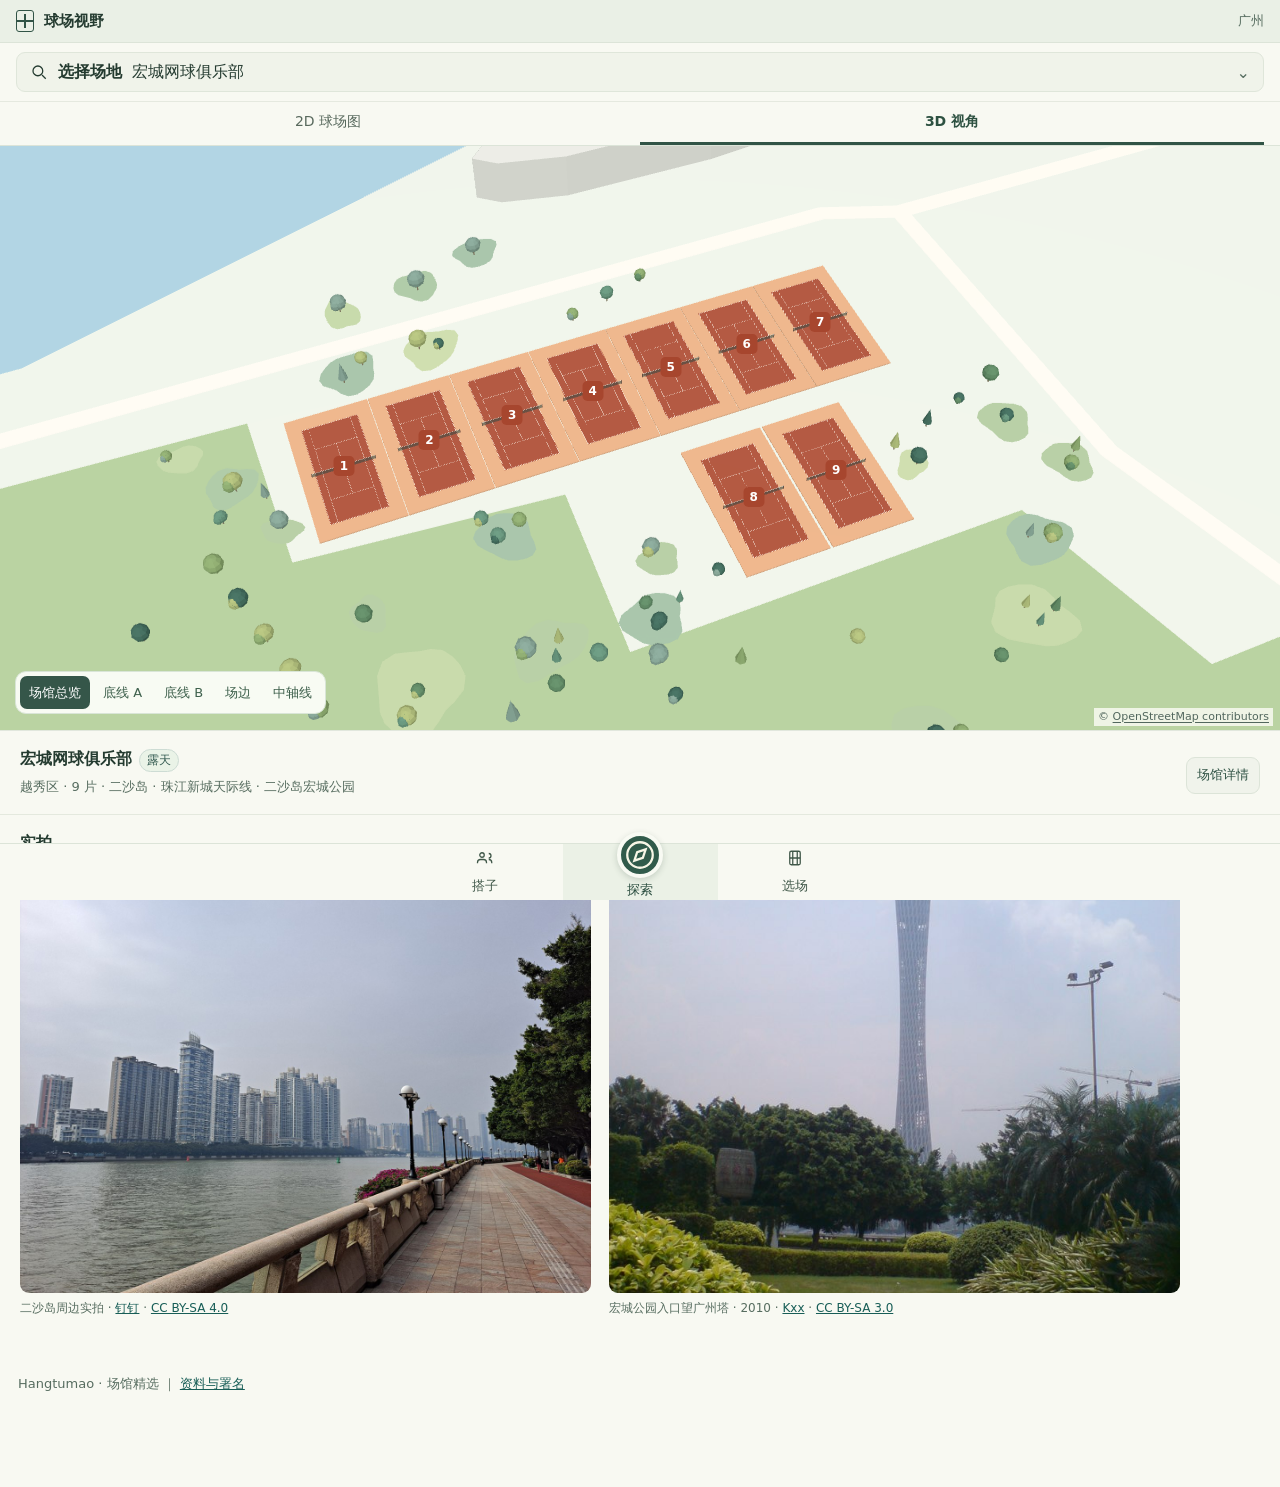
==== court-view-gz/index.html @ 23824e5a "Publish Court View Guangzhou with buddy matching and venue diagrams" ====
<!doctype html><html lang="zh-CN"><head><meta charset="utf-8"><meta name="viewport" content="width=device-width,initial-scale=1"><meta name="description" content="在出发前，看看广州的网球场。"><title>球场视野｜广州</title><style>
:root{font-family:system-ui,-apple-system,"PingFang SC",sans-serif;color:#173331;background:#f2f5f0;--green:#174e49;--accent:#236d68;--line:#d3e1da;--muted:#526e69}*{box-sizing:border-box}body{margin:0}button,input,select{font:inherit;color:inherit}button,select{cursor:pointer}button:focus-visible,input:focus-visible,select:focus-visible,a:focus-visible,svg [tabindex]:focus-visible{outline:3px solid #d59425;outline-offset:2px}h1,h2,p{margin:0}a{color:#185e57}header{background:#fff;border-bottom:1px solid var(--line)}.top{max-width:1190px;margin:auto;padding:14px 18px;display:flex;justify-content:space-between;align-items:center;gap:10px}.brand{display:flex;align-items:center;gap:10px;font-weight:760}.glyph{width:27px;height:31px;border:2px solid var(--green);border-radius:3px;background:linear-gradient(var(--green),var(--green)) center/100% 2px no-repeat,linear-gradient(var(--green),var(--green)) center/2px 70% no-repeat}.label{font-size:12px;font-weight:700;background:#e4eee6;padding:4px 8px;border-radius:999px;white-space:nowrap}main{max-width:1190px;margin:auto;padding:24px 18px 32px}.intro{margin-bottom:16px;display:flex;align-items:end;justify-content:space-between;gap:10px}h1{font-size:clamp(27px,4.4vw,43px);letter-spacing:-.035em}.muted,.intro p{color:var(--muted);font-size:14px;line-height:1.55}h2{font-size:20px;line-height:1.25}.layout{display:grid;grid-template-columns:minmax(0,1fr) minmax(290px,35%);gap:14px;align-items:start}.card{border:1px solid var(--line);background:#fff;border-radius:17px;overflow:hidden}.maphead,.panelhead{padding:13px 14px;display:flex;align-items:center;justify-content:space-between;gap:8px;flex-wrap:wrap}.bar{display:flex;gap:6px;flex-wrap:wrap}.btn,select{border:1px solid var(--line);border-radius:9px;background:#fff;padding:8px 12px;min-height:40px}.btn:hover,.row:hover{background:#edf5ef}.active,.primary,.active:hover,.primary:hover{background:var(--green);color:#fff;border-color:var(--green)}.stage{position:relative;height:clamp(350px,56vh,640px);background:#e6f2e9;overflow:hidden}.stage svg{width:100%;height:100%;display:block;touch-action:none}.stage svg [data-id],.stage svg [data-slot],.stage svg [data-district],.stage svg [data-district-label]{cursor:pointer}.stage svg [data-district-label]:hover rect{fill:#cce8d7}.stage svg text{pointer-events:none}.stage:has(.empty:not([hidden])) svg{opacity:.21}.maptools{position:absolute;right:9px;bottom:10px;display:flex;gap:5px}.maptools .btn{min-width:40px;padding:5px 8px;box-shadow:0 2px 6px #29493815}.legend{display:flex;gap:14px;flex-wrap:wrap;padding:10px 14px;font-size:12px;color:var(--muted)}.sw{display:inline-block;width:10px;height:10px;margin-right:4px;background:#488b83;border-radius:2px}.sw.group{background:#fff;border:1px dashed #42776d}.sw.select{background:#e9af44}.body{padding:0 14px 14px}.detail{padding:13px;background:#eff6f0;border-radius:12px;margin-bottom:14px;line-height:1.6}.detail h3{font-size:16px;margin:0 0 3px}.detail p{font-size:14px;margin:3px 0}.detail a{font-size:14px}.detail .btn{margin-top:6px}.lookup{width:100%;padding:10px 12px;border:1px solid var(--line);border-radius:9px;margin-bottom:5px;background:#fcfdfb}.rows{max-height:345px;overflow:auto;margin-top:6px}.row{width:100%;border:0;border-top:1px solid #e6eee8;text-align:left;background:#fff;padding:9px 6px;line-height:1.35;display:block}.row small{display:block;color:var(--muted);font-size:12px;margin-top:3px}.row[aria-current=true]{background:#e5f2e8}.empty{position:absolute;left:50%;top:48%;transform:translate(-50%,-50%);width:min(84%,320px);background:#fff;padding:18px;border:1px solid var(--line);border-radius:12px;text-align:center;font-size:14px;line-height:1.55}.sources{padding:15px 2px;color:var(--muted);font-size:13px;line-height:1.55}.sources a{white-space:nowrap}[hidden]{display:none!important}.tick{font-size:11px;letter-spacing:.04em;font-weight:700;color:var(--accent)}.hint{font-size:12px;color:var(--muted)}.outline{vector-effect:non-scaling-stroke}.take{font-size:13px;margin-top:8px}.num{font-variant-numeric:tabular-nums}.districts{display:flex;gap:6px;overflow:auto;padding:0 9px 8px;scrollbar-width:thin}.chip{white-space:nowrap;border:1px solid #d0e1d7;border-radius:999px;background:#fff;padding:7px 11px;font-size:13px;min-height:36px}.chip[aria-pressed=true],.chip:hover{background:#d9ede1;color:#163e36}.layoutlegend{font-weight:700}.filters{display:grid;grid-template-columns:repeat(3,minmax(0,1fr));gap:6px;margin:4px 0 11px}.filters label{display:grid;gap:3px;color:var(--muted);font-size:12px}.filters select{width:100%;font-size:14px;padding-inline:5px}.sources.mini{padding:5px 0 2px;font-size:12px}.result-tag{color:#35645a}.row[aria-current=true] .result-tag{color:#214b43}.maplayers{padding:0 13px 8px;display:flex;gap:7px}.maplayers .btn{padding:3px 10px;min-height:29px;font-size:12px}.stage svg [data-venue]{cursor:pointer}.pinlabel{font-weight:700;pointer-events:none}.pinlegend{color:#174d47}
@media(max-width:730px){main{padding:16px 10px 24px}.top{padding:10px 12px}.intro{margin-bottom:11px}.layout{grid-template-columns:1fr;gap:10px}.stage{height:clamp(320px,49vh,490px)}.maphead,.panelhead{padding:9px}.maphead .btn,select{padding-inline:8px}.legend{padding:8px 9px}.rows{max-height:265px}.detail{scroll-margin-top:10px}}

:root{color:#243b30;background:#f8f9f2;--green:#315446;--line:#dce4d8;--muted:#576d60}
body{padding-bottom:65px}header{background:#eaf0e6}.top{max-width:none;padding:10px 16px}.glyph{width:18px;height:22px;border-width:1.5px}.brand{font-size:15px}.edition{color:var(--muted);font-size:13px}
main{max-width:none;padding:0}.selector{padding:9px 16px;background:#f8f9f2;border-bottom:1px solid #e5e9df}.choose{width:100%;min-height:40px;display:flex;gap:10px;align-items:center;text-align:left;background:#f0f3ea;border:1px solid #dfe6da;border-radius:9px;padding:8px 13px}.choose strong{font-weight:620}.choose-name{overflow:hidden;text-overflow:ellipsis;white-space:nowrap}.chev{margin-left:auto;color:#566d60}
.tabs{display:flex;padding:0 16px;background:#f8f9f2;border-bottom:1px solid var(--line)}.tab{flex:1;border:0;border-bottom:3px solid transparent;background:none;color:#58695d;padding:11px 6px;font-size:14px}.tab.active{background:none;color:#2d5141;font-weight:700;border-color:#315446}
.stage{height:clamp(390px,65vh,760px);background:#eef2e9;border-bottom:1px solid #e1e7dd}.stage:has(.empty:not([hidden])) svg{opacity:0}.stage .empty{border:0;background:none;color:var(--muted);font-size:15px}.maptools{inset:17px 14px auto auto;display:grid;gap:0;border:1px solid #dbe4d8;border-radius:13px;background:#fcfdf9;overflow:hidden}.maptools .btn{border:0;background:transparent;box-shadow:none;border-radius:0;padding:0;min-width:38px;min-height:34px}.maptools .btn:hover{background:#eaf0e7}.maptools .btn+ .btn{border-top:1px solid #edf0e8}
.city-controls{position:absolute;z-index:1;left:12px;top:12px;right:65px;display:flex;gap:6px;flex-wrap:wrap}.city-controls .btn,.city-controls select{min-height:34px;padding:4px 9px;font-size:13px}
.detail{background:#f8f9f2;border-radius:0;padding:15px 20px;margin:0;display:flex;justify-content:space-between;align-items:center;gap:10px 16px;flex-wrap:wrap;border-bottom:1px solid #e4e9de}.detail h3{font-size:16px}.detail p{font-size:13px;color:var(--muted);margin:1px 0}.actions{display:flex;gap:6px;flex-wrap:wrap}.actions a,.actions button{color:#305345;background:#f0f3eb;text-decoration:none;padding:7px 10px;font-size:13px;min-height:36px}.photo{padding:18px 20px 30px}.photo h2{font-size:16px;margin-bottom:10px}.photo-grid{display:grid;grid-template-columns:repeat(auto-fit,minmax(min(100%,360px),1fr));gap:12px;max-width:1060px}.photo figure{margin:0;max-width:720px}.photo-source{display:inline-block;margin-top:12px}.photo img{display:block;width:100%;height:auto;border-radius:12px}.photo figcaption{margin-top:7px;font-size:12px;color:var(--muted)}
.dock{position:fixed;bottom:0;inset-inline:0;z-index:4;background:#f8f9f2;border-top:1px solid var(--line);display:flex;justify-content:center;padding-bottom:env(safe-area-inset-bottom)}.dock button{border:0;background:none;display:grid;gap:3px;place-items:center;min-height:56px;color:#405849;flex:0 1 155px;font-size:13px}.dock button:hover,.dock .on{background:#ebf1e6;color:#294c3e}.dock svg,.choose svg{width:18px;height:18px;flex:none}
dialog{border:1px solid var(--line);border-radius:17px;padding:0;width:min(620px,calc(100% - 28px));max-height:calc(100dvh - 32px);background:#f8f9f2;color:inherit;box-shadow:0 12px 60px #29443833}dialog::backdrop{background:#162e2561}.dialog-head{padding:14px 16px;display:flex;align-items:center;justify-content:space-between;border-bottom:1px solid var(--line)}.dialog-head h2{font-size:18px}.dialog-head button{width:40px;height:42px;border:0;border-radius:9px;font-size:23px;background:#ebf0e6}.dialog-body{padding:10px 16px 16px}.rows{max-height:min(48vh,440px);margin-top:8px}.row{padding:11px 7px;background:transparent}.row small{font-size:13px}.result-title{display:flex;align-items:start;justify-content:space-between;gap:8px}.has-plan{white-space:nowrap;background:#e8f0e4;color:#375d49;border-radius:6px;padding:2px 6px;font-size:12px}.near-plan{white-space:nowrap;color:#526b5d;padding:2px 6px;font-size:12px}.result-heading{font-size:13px;color:#567460;font-weight:680;margin:4px 0 7px;padding:5px 7px}.result-heading:not(:first-child){margin-top:14px}.tab:disabled{opacity:.54;cursor:default}.lookup{background:white}.stage svg [data-slot]:focus-visible{outline:0}.stage svg [data-slot]:focus-visible rect:first-child{stroke:#173c2d;stroke-width:3}
@media(max-width:730px){main{padding:0}.top,.selector,.tabs{padding-inline:12px}.stage{height:clamp(345px,59dvh,530px)}.detail,.photo{padding-inline:13px}.dock button{flex:1}.detail p{line-height:1.4}.maptools{right:8px;top:11px}.city-controls{top:9px;left:8px}.dialog-head{padding-inline:12px}}
.scene3d{position:absolute;inset:0;background:#e7efe7;overflow:hidden}.scene3d canvas{width:100%;height:100%;display:block;touch-action:none;cursor:grab}.scene3d canvas:active{cursor:grabbing}.camera-controls{position:absolute;z-index:2;bottom:16px;left:15px;display:flex;gap:4px;background:#f8fbf3;border:1px solid #d9e5d7;padding:4px;border-radius:11px}.camera-controls button{border:0;background:transparent;padding:6px 9px;border-radius:7px;font-size:13px;color:#3e604c;min-height:33px}.camera-controls button[aria-pressed=true]{background:#355649;color:white}.court-marker{position:absolute;transform:translate(-50%,-50%);z-index:1;pointer-events:none;display:grid;place-items:center;min-width:21px;height:20px;padding:0 3px;background:#f7fcf0e8;color:#2a5242;font-weight:700;border-radius:5px;font-size:12px}.court-marker.current{background:#2a5747;color:#fff}#city{padding:5px 10px;min-height:34px;font-size:13px;margin-bottom:5px}@media(max-width:560px){.camera-controls{left:8px;bottom:16px}.camera-controls button{padding-inline:6px;font-size:12px}}

.photo-grid{width:100%;grid-template-columns:repeat(2,minmax(0,1fr));max-width:1160px;gap:clamp(8px,1.5vw,18px)}
.photo figure{min-width:0;max-width:none}.photo-grid img{width:100%;height:auto;aspect-ratio:4/3;object-fit:cover;border-radius:9px;background:#e6ece4}
.photo-head{max-width:1160px;display:flex;align-items:center;justify-content:space-between;gap:12px;margin-bottom:12px}.photo-head h2{margin:0}.photo-album{font-size:14px;color:#35594c;text-underline-offset:3px}
.photo-enlarge{display:block}.photo-grid figcaption{line-height:1.45}.scene3d{background:#d7e9ea}



@media(max-width:560px){.photo-grid figcaption{font-size:12px}}
.search-row{display:flex;align-items:stretch;gap:8px;margin-bottom:10px}.search-row .lookup{flex:1;min-width:0;margin:0}.search-row #city{margin:0;flex:none;white-space:nowrap;border:1px solid #cfddd2;border-radius:8px;padding-inline:10px;color:#315747}.filters select:disabled{color:#758078;background:#e9eee7;border-color:#dce4dc;cursor:not-allowed;opacity:1;-webkit-text-fill-color:#758078}
.actions .book-primary{background:#315b4b;color:#fff;border-color:#315b4b}.actions .book-primary:hover{background:#254a3c}.venue-group:not(:first-child){margin-top:12px}.venue-more summary{cursor:pointer;padding:10px 8px;color:#315b4b;font-size:14px}.venue-more[open] summary{border-bottom:1px solid #e0e8df}.axis-marker{position:absolute;z-index:2;transform:translate(-50%,-105%);border:1px solid #d7e6db;background:#f7faf3ef;color:#315446;border-radius:6px;font-weight:650;font-size:12px;padding:3px 6px;pointer-events:none;white-space:nowrap}.camera-controls button[hidden],.axis-marker[hidden]{display:none}.map-credit{position:absolute;z-index:3;margin:0;bottom:4px;right:7px;padding:2px 4px;text-align:right;color:#52675d;font-size:11px;line-height:1.3;background:#f8faf1d9}.map-credit a{color:inherit;text-underline-offset:2px}
.court-types{display:flex;gap:6px;flex-wrap:wrap;margin:8px 0 10px}.court-types button,.court-type{border:1px solid #cddcd4;background:#fff;color:#335a50;border-radius:999px;padding:4px 9px;white-space:nowrap;font-size:13px;line-height:1.25}.court-types button{min-height:35px;cursor:pointer}.court-types button[aria-pressed=true]{background:#315b4b;color:#fff;border-color:#315b4b}.court-type{display:inline-flex;align-items:center;gap:4px;font-size:12px;padding:3px 7px}.court-type[data-type=indoor]{color:#334d7c;background:#e6edf9;border-color:#ced8ea}.court-type[data-type=sheltered],.court-type[data-type=bridge]{color:#725215;background:#fff3d8;border-color:#efdab6}.court-type[data-type=roof]{color:#724666;background:#f6eaf3;border-color:#ecd8e6}.court-type[data-type=outdoor]{background:#eaf3e7}.detail h3{display:inline-block;margin-right:7px}.detail .court-type{margin:0 3px 4px 0}.result-title{flex-wrap:wrap;gap:4px}.result-title strong{margin-right:auto}.photo-grid img{object-position:center}.photo-credit{font-size:12px;color:#536a61}.scene3d[data-presentation=landscape-diagram]{background:#f4f6f3}.scene3d[data-presentation=landscape-diagram] .court-marker{background:#a7462e;color:white;border-color:#fff}.court-marker[data-type=indoor]{background:#425e8a;color:#fff}.camera-controls button[hidden]{display:none}

.search-row #city,.search-row #city:hover{background:#fff;color:#315747;border-color:#cfddd2}
.city-controls .btn.active{background:#e8edec;color:#23473f;border-color:#bdcfca}
.density-legend{position:absolute;z-index:2;bottom:20px;left:12px;pointer-events:none;background:#fffdf7e8;border:1px solid #e4ded3;border-radius:8px;padding:6px 9px;font-size:12px;color:#594338}.density-legend i{display:inline-block;width:48px;height:7px;margin:0 5px;border-radius:4px;background:linear-gradient(90deg,#f3cfa3,#eb894b,#aa492f,#6b3036)}.density-legend[hidden]{display:none}
.dock #exploreTab svg{width:34px;height:34px;margin-top:-13px;background:#315b4b;color:#f7f6e6;border:4px solid #f8faf3;border-radius:50%;box-sizing:content-box;padding:2px;box-shadow:0 2px 6px #27423130}.dock #exploreTab{overflow:visible}.dock{overflow:visible}</style></head><body>
<header><div class="top"><div class="brand"><span class="glyph" aria-hidden="true"></span>球场视野</div><span class="edition">广州</span></div></header>
<main>
<div class="selector"><button class="choose" id="find" aria-haspopup="dialog"><svg aria-hidden="true" viewBox="0 0 24 24" fill="none" stroke="currentColor" stroke-width="1.7"><circle cx="10.5" cy="10.5" r="6.5"/><path d="m16 16 5 5"/></svg><strong>选择场地</strong><span class="choose-name" id="venueName"></span><span class="chev" aria-hidden="true">⌄</span></button></div>
<nav class="tabs" aria-label="地图视图"><button class="tab active" id="plan" aria-pressed="true">2D 球场图</button><button class="tab" id="three" aria-pressed="false">3D 视角</button></nav>
<section class="stage" id="stage" aria-label="球场图">
<div class="city-controls" id="cityControls" style="display:none" hidden><select id="district" aria-label="行政区"><option value="">全广州</option></select><button class="btn" id="venuesLayer" aria-pressed="true">场馆</button><button class="btn" id="shapesLayer" aria-pressed="false">球场轮廓</button><button class="btn" id="densityLayer" aria-pressed="false">场馆密度</button></div>
<div class="density-legend" id="densityLegend" hidden>已收录场馆 · 少<i></i>多</div><svg id="map" role="group" aria-label="广州网球场地"></svg><p class="empty" id="empty" hidden></p><div class="maptools"><button class="btn" id="minus" aria-label="缩小">−</button><button class="btn" id="plus" aria-label="放大">＋</button><button class="btn" id="reset" aria-label="适合屏幕">⛶</button></div>
<div id="scene3d" class="scene3d" hidden><div class="camera-controls" aria-label="视角"><button data-camera="overview" aria-pressed="true">场馆总览</button><button data-camera="baselineA" aria-pressed="false">底线 A</button><button data-camera="baselineB" aria-pressed="false">底线 B</button><button data-camera="side" aria-pressed="false">场边</button><button data-camera="axis" aria-pressed="false" hidden>中轴线</button></div><p class="empty" id="threeStatus" hidden></p></div><p class="map-credit">© <a href="https://www.openstreetmap.org/copyright" target="_blank" rel="noopener">OpenStreetMap contributors</a></p>
</section>
<section id="detail" class="detail" aria-live="polite"></section>
<section id="photo" class="photo" hidden></section>
<footer class="sources" style="margin:12px 16px">Hangtumao · 场馆精选 ｜ <a href="./SOURCES.html">资料与署名</a></footer></main>
<nav class="dock" aria-label="快捷导航"><button id="buddyOpen"><svg viewBox="0 0 24 24" aria-hidden="true" fill="none" stroke="currentColor" stroke-width="1.7"><circle cx="8" cy="8" r="3"/><path d="M2 19v-1a4 4 0 0 1 4-4h4a4 4 0 0 1 4 4v1m3-13a3 3 0 0 1 0 6m0 2a4 4 0 0 1 4 4v1"/></svg>搭子</button><button id="photoTab" hidden style="display:none!important"><svg aria-hidden="true" viewBox="0 0 24 24" fill="none" stroke="currentColor" stroke-width="1.6"><rect x="3" y="6" width="18" height="14" rx="2"/><path d="M9 6l2-3h3l2 3"/><circle cx="12" cy="13" r="3"/></svg>实拍</button><button id="exploreTab" class="on"><svg aria-hidden="true" viewBox="0 0 24 24" fill="none" stroke="currentColor" stroke-width="1.6"><circle cx="12" cy="12" r="9"/><path d="m16 8-2 6-6 2 2-6z"/></svg>探索</button><button id="courtPick"><svg viewBox="0 0 24 24" aria-hidden="true" fill="none" stroke="currentColor" stroke-width="1.7"><rect x="5" y="3" width="14" height="18" rx="2"/><path d="M5 12h14M9 3v18M15 3v18"/></svg>选场</button></nav>
<dialog id="explore" aria-labelledby="pickerTitle"><div class="dialog-head"><h2 id="pickerTitle">选择场地</h2><button type="button" id="closePicker" aria-label="关闭">×</button></div><div class="dialog-body">
<div class="search-row"><input id="search" class="lookup" aria-label="搜索场馆或地址" type="search" placeholder="搜索场馆或地址" autocomplete="off"><button class="btn" id="coverageOpen" type="button">全市分布</button></div><div class="filters"><label>地区<select id="exploreRegion" disabled><option>广东省</option></select></label><label>城市<select id="exploreCity" disabled><option>广州市</option></select></label><label>行政区<select id="exploreDistrict"><option value="">全部</option></select></label></div><div class="court-types" id="courtTypes" aria-label="场地类型"></div><div id="results" class="rows"></div></div></dialog>
<script src="./city2d-data.js" defer></script><script src="./court-fit.js?v=21" defer></script><script src="./venue-context-roster.js?v=21" defer></script><script src="./venue-premium-plans.js?v=21" defer></script><script src="./venue-guide.js?v=21" defer></script><script src="./city2d.js?v=22" defer></script><script src="./buddy.js" defer></script></body></html>
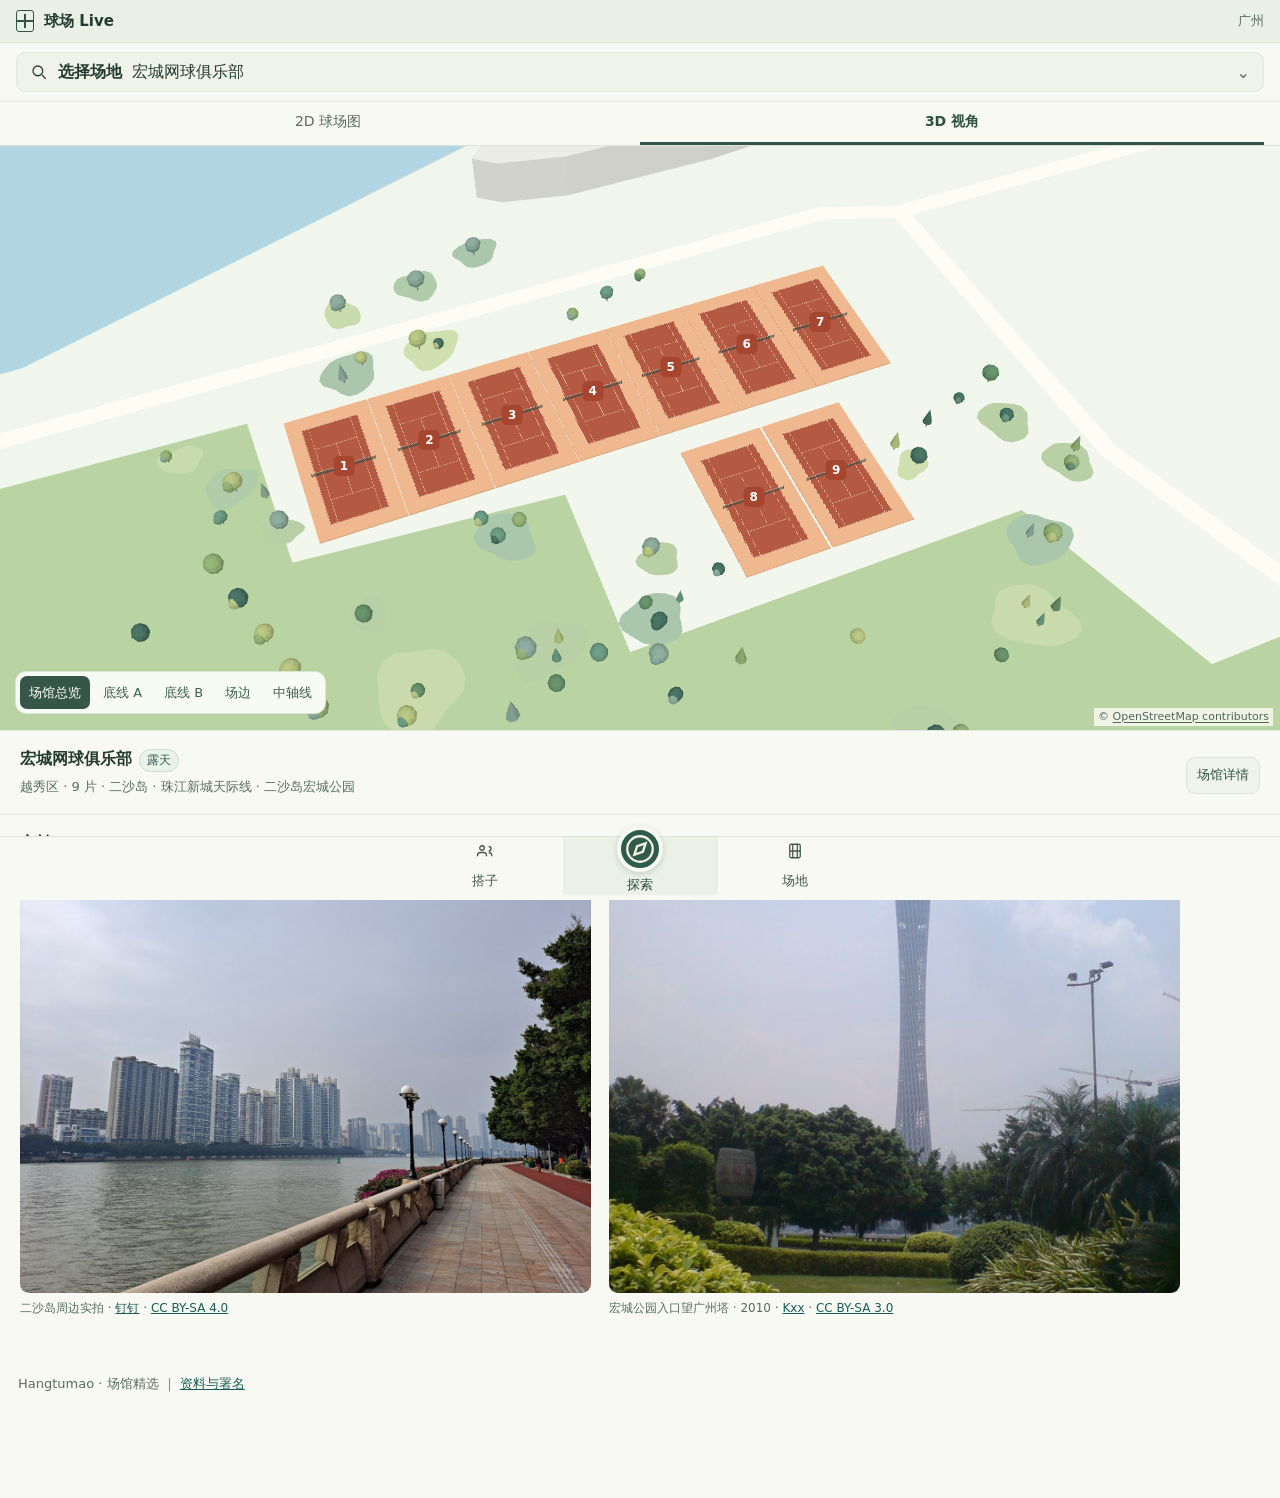
==== commit 339c5e2c: "Rename Guangzhou court guide to Court Live and keep mobile navigation visible" ====
--- a/court-view-gz/index.html
+++ b/court-view-gz/index.html
@@ -1,4 +1,4 @@
-<!doctype html><html lang="zh-CN"><head><meta charset="utf-8"><meta name="viewport" content="width=device-width,initial-scale=1"><meta name="description" content="在出发前，看看广州的网球场。"><title>球场视野｜广州</title><style>
+<!doctype html><html lang="zh-CN"><head><meta charset="utf-8"><meta name="viewport" content="width=device-width,initial-scale=1,viewport-fit=cover"><meta name="description" content="在出发前，看看广州的网球场。"><title>球场 Live｜广州</title><meta name="application-name" content="球场 Live"><meta name="apple-mobile-web-app-title" content="球场 Live"><style>
 :root{font-family:system-ui,-apple-system,"PingFang SC",sans-serif;color:#173331;background:#f2f5f0;--green:#174e49;--accent:#236d68;--line:#d3e1da;--muted:#526e69}*{box-sizing:border-box}body{margin:0}button,input,select{font:inherit;color:inherit}button,select{cursor:pointer}button:focus-visible,input:focus-visible,select:focus-visible,a:focus-visible,svg [tabindex]:focus-visible{outline:3px solid #d59425;outline-offset:2px}h1,h2,p{margin:0}a{color:#185e57}header{background:#fff;border-bottom:1px solid var(--line)}.top{max-width:1190px;margin:auto;padding:14px 18px;display:flex;justify-content:space-between;align-items:center;gap:10px}.brand{display:flex;align-items:center;gap:10px;font-weight:760}.glyph{width:27px;height:31px;border:2px solid var(--green);border-radius:3px;background:linear-gradient(var(--green),var(--green)) center/100% 2px no-repeat,linear-gradient(var(--green),var(--green)) center/2px 70% no-repeat}.label{font-size:12px;font-weight:700;background:#e4eee6;padding:4px 8px;border-radius:999px;white-space:nowrap}main{max-width:1190px;margin:auto;padding:24px 18px 32px}.intro{margin-bottom:16px;display:flex;align-items:end;justify-content:space-between;gap:10px}h1{font-size:clamp(27px,4.4vw,43px);letter-spacing:-.035em}.muted,.intro p{color:var(--muted);font-size:14px;line-height:1.55}h2{font-size:20px;line-height:1.25}.layout{display:grid;grid-template-columns:minmax(0,1fr) minmax(290px,35%);gap:14px;align-items:start}.card{border:1px solid var(--line);background:#fff;border-radius:17px;overflow:hidden}.maphead,.panelhead{padding:13px 14px;display:flex;align-items:center;justify-content:space-between;gap:8px;flex-wrap:wrap}.bar{display:flex;gap:6px;flex-wrap:wrap}.btn,select{border:1px solid var(--line);border-radius:9px;background:#fff;padding:8px 12px;min-height:40px}.btn:hover,.row:hover{background:#edf5ef}.active,.primary,.active:hover,.primary:hover{background:var(--green);color:#fff;border-color:var(--green)}.stage{position:relative;height:clamp(350px,56vh,640px);background:#e6f2e9;overflow:hidden}.stage svg{width:100%;height:100%;display:block;touch-action:none}.stage svg [data-id],.stage svg [data-slot],.stage svg [data-district],.stage svg [data-district-label]{cursor:pointer}.stage svg [data-district-label]:hover rect{fill:#cce8d7}.stage svg text{pointer-events:none}.stage:has(.empty:not([hidden])) svg{opacity:.21}.maptools{position:absolute;right:9px;bottom:10px;display:flex;gap:5px}.maptools .btn{min-width:40px;padding:5px 8px;box-shadow:0 2px 6px #29493815}.legend{display:flex;gap:14px;flex-wrap:wrap;padding:10px 14px;font-size:12px;color:var(--muted)}.sw{display:inline-block;width:10px;height:10px;margin-right:4px;background:#488b83;border-radius:2px}.sw.group{background:#fff;border:1px dashed #42776d}.sw.select{background:#e9af44}.body{padding:0 14px 14px}.detail{padding:13px;background:#eff6f0;border-radius:12px;margin-bottom:14px;line-height:1.6}.detail h3{font-size:16px;margin:0 0 3px}.detail p{font-size:14px;margin:3px 0}.detail a{font-size:14px}.detail .btn{margin-top:6px}.lookup{width:100%;padding:10px 12px;border:1px solid var(--line);border-radius:9px;margin-bottom:5px;background:#fcfdfb}.rows{max-height:345px;overflow:auto;margin-top:6px}.row{width:100%;border:0;border-top:1px solid #e6eee8;text-align:left;background:#fff;padding:9px 6px;line-height:1.35;display:block}.row small{display:block;color:var(--muted);font-size:12px;margin-top:3px}.row[aria-current=true]{background:#e5f2e8}.empty{position:absolute;left:50%;top:48%;transform:translate(-50%,-50%);width:min(84%,320px);background:#fff;padding:18px;border:1px solid var(--line);border-radius:12px;text-align:center;font-size:14px;line-height:1.55}.sources{padding:15px 2px;color:var(--muted);font-size:13px;line-height:1.55}.sources a{white-space:nowrap}[hidden]{display:none!important}.tick{font-size:11px;letter-spacing:.04em;font-weight:700;color:var(--accent)}.hint{font-size:12px;color:var(--muted)}.outline{vector-effect:non-scaling-stroke}.take{font-size:13px;margin-top:8px}.num{font-variant-numeric:tabular-nums}.districts{display:flex;gap:6px;overflow:auto;padding:0 9px 8px;scrollbar-width:thin}.chip{white-space:nowrap;border:1px solid #d0e1d7;border-radius:999px;background:#fff;padding:7px 11px;font-size:13px;min-height:36px}.chip[aria-pressed=true],.chip:hover{background:#d9ede1;color:#163e36}.layoutlegend{font-weight:700}.filters{display:grid;grid-template-columns:repeat(3,minmax(0,1fr));gap:6px;margin:4px 0 11px}.filters label{display:grid;gap:3px;color:var(--muted);font-size:12px}.filters select{width:100%;font-size:14px;padding-inline:5px}.sources.mini{padding:5px 0 2px;font-size:12px}.result-tag{color:#35645a}.row[aria-current=true] .result-tag{color:#214b43}.maplayers{padding:0 13px 8px;display:flex;gap:7px}.maplayers .btn{padding:3px 10px;min-height:29px;font-size:12px}.stage svg [data-venue]{cursor:pointer}.pinlabel{font-weight:700;pointer-events:none}.pinlegend{color:#174d47}
 @media(max-width:730px){main{padding:16px 10px 24px}.top{padding:10px 12px}.intro{margin-bottom:11px}.layout{grid-template-columns:1fr;gap:10px}.stage{height:clamp(320px,49vh,490px)}.maphead,.panelhead{padding:9px}.maphead .btn,select{padding-inline:8px}.legend{padding:8px 9px}.rows{max-height:265px}.detail{scroll-margin-top:10px}}
 
@@ -29,8 +29,13 @@
 .search-row #city,.search-row #city:hover{background:#fff;color:#315747;border-color:#cfddd2}
 .city-controls .btn.active{background:#e8edec;color:#23473f;border-color:#bdcfca}
 .density-legend{position:absolute;z-index:2;bottom:20px;left:12px;pointer-events:none;background:#fffdf7e8;border:1px solid #e4ded3;border-radius:8px;padding:6px 9px;font-size:12px;color:#594338}.density-legend i{display:inline-block;width:48px;height:7px;margin:0 5px;border-radius:4px;background:linear-gradient(90deg,#f3cfa3,#eb894b,#aa492f,#6b3036)}.density-legend[hidden]{display:none}
-.dock #exploreTab svg{width:34px;height:34px;margin-top:-13px;background:#315b4b;color:#f7f6e6;border:4px solid #f8faf3;border-radius:50%;box-sizing:content-box;padding:2px;box-shadow:0 2px 6px #27423130}.dock #exploreTab{overflow:visible}.dock{overflow:visible}</style></head><body>
-<header><div class="top"><div class="brand"><span class="glyph" aria-hidden="true"></span>球场视野</div><span class="edition">广州</span></div></header>
+.dock #exploreTab svg{width:34px;height:34px;margin-top:-13px;background:#315b4b;color:#f7f6e6;border:4px solid #f8faf3;border-radius:50%;box-sizing:content-box;padding:2px;box-shadow:0 2px 6px #27423130}.dock #exploreTab{overflow:visible}.dock{overflow:visible}
+/* Keep all three destinations reachable above mobile safe areas. */
+body{padding-bottom:calc(76px + env(safe-area-inset-bottom,0px))}
+.dock{bottom:0;z-index:25;display:flex;visibility:visible;padding-bottom:max(5px,env(safe-area-inset-bottom,0px))}
+.dock button{min-height:58px;white-space:nowrap;touch-action:manipulation}
+</style></head><body>
+<header><div class="top"><div class="brand"><span class="glyph" aria-hidden="true"></span>球场 Live</div><span class="edition">广州</span></div></header>
 <main>
 <div class="selector"><button class="choose" id="find" aria-haspopup="dialog"><svg aria-hidden="true" viewBox="0 0 24 24" fill="none" stroke="currentColor" stroke-width="1.7"><circle cx="10.5" cy="10.5" r="6.5"/><path d="m16 16 5 5"/></svg><strong>选择场地</strong><span class="choose-name" id="venueName"></span><span class="chev" aria-hidden="true">⌄</span></button></div>
 <nav class="tabs" aria-label="地图视图"><button class="tab active" id="plan" aria-pressed="true">2D 球场图</button><button class="tab" id="three" aria-pressed="false">3D 视角</button></nav>
@@ -42,7 +47,7 @@
 <section id="detail" class="detail" aria-live="polite"></section>
 <section id="photo" class="photo" hidden></section>
 <footer class="sources" style="margin:12px 16px">Hangtumao · 场馆精选 ｜ <a href="./SOURCES.html">资料与署名</a></footer></main>
-<nav class="dock" aria-label="快捷导航"><button id="buddyOpen"><svg viewBox="0 0 24 24" aria-hidden="true" fill="none" stroke="currentColor" stroke-width="1.7"><circle cx="8" cy="8" r="3"/><path d="M2 19v-1a4 4 0 0 1 4-4h4a4 4 0 0 1 4 4v1m3-13a3 3 0 0 1 0 6m0 2a4 4 0 0 1 4 4v1"/></svg>搭子</button><button id="photoTab" hidden style="display:none!important"><svg aria-hidden="true" viewBox="0 0 24 24" fill="none" stroke="currentColor" stroke-width="1.6"><rect x="3" y="6" width="18" height="14" rx="2"/><path d="M9 6l2-3h3l2 3"/><circle cx="12" cy="13" r="3"/></svg>实拍</button><button id="exploreTab" class="on"><svg aria-hidden="true" viewBox="0 0 24 24" fill="none" stroke="currentColor" stroke-width="1.6"><circle cx="12" cy="12" r="9"/><path d="m16 8-2 6-6 2 2-6z"/></svg>探索</button><button id="courtPick"><svg viewBox="0 0 24 24" aria-hidden="true" fill="none" stroke="currentColor" stroke-width="1.7"><rect x="5" y="3" width="14" height="18" rx="2"/><path d="M5 12h14M9 3v18M15 3v18"/></svg>选场</button></nav>
+<nav class="dock" aria-label="快捷导航"><button id="buddyOpen"><svg viewBox="0 0 24 24" aria-hidden="true" fill="none" stroke="currentColor" stroke-width="1.7"><circle cx="8" cy="8" r="3"/><path d="M2 19v-1a4 4 0 0 1 4-4h4a4 4 0 0 1 4 4v1m3-13a3 3 0 0 1 0 6m0 2a4 4 0 0 1 4 4v1"/></svg>搭子</button><button id="photoTab" hidden style="display:none!important"><svg aria-hidden="true" viewBox="0 0 24 24" fill="none" stroke="currentColor" stroke-width="1.6"><rect x="3" y="6" width="18" height="14" rx="2"/><path d="M9 6l2-3h3l2 3"/><circle cx="12" cy="13" r="3"/></svg>实拍</button><button id="exploreTab" class="on"><svg aria-hidden="true" viewBox="0 0 24 24" fill="none" stroke="currentColor" stroke-width="1.6"><circle cx="12" cy="12" r="9"/><path d="m16 8-2 6-6 2 2-6z"/></svg>探索</button><button id="courtPick"><svg viewBox="0 0 24 24" aria-hidden="true" fill="none" stroke="currentColor" stroke-width="1.7"><rect x="5" y="3" width="14" height="18" rx="2"/><path d="M5 12h14M9 3v18M15 3v18"/></svg>场地</button></nav>
 <dialog id="explore" aria-labelledby="pickerTitle"><div class="dialog-head"><h2 id="pickerTitle">选择场地</h2><button type="button" id="closePicker" aria-label="关闭">×</button></div><div class="dialog-body">
 <div class="search-row"><input id="search" class="lookup" aria-label="搜索场馆或地址" type="search" placeholder="搜索场馆或地址" autocomplete="off"><button class="btn" id="coverageOpen" type="button">全市分布</button></div><div class="filters"><label>地区<select id="exploreRegion" disabled><option>广东省</option></select></label><label>城市<select id="exploreCity" disabled><option>广州市</option></select></label><label>行政区<select id="exploreDistrict"><option value="">全部</option></select></label></div><div class="court-types" id="courtTypes" aria-label="场地类型"></div><div id="results" class="rows"></div></div></dialog>
-<script src="./city2d-data.js" defer></script><script src="./court-fit.js?v=21" defer></script><script src="./venue-context-roster.js?v=21" defer></script><script src="./venue-premium-plans.js?v=21" defer></script><script src="./venue-guide.js?v=21" defer></script><script src="./city2d.js?v=22" defer></script><script src="./buddy.js" defer></script></body></html>+<script src="./city2d-data.js?v=2" defer></script><script src="./court-fit.js?v=21" defer></script><script src="./venue-context-roster.js?v=21" defer></script><script src="./venue-premium-plans.js?v=21" defer></script><script src="./venue-guide.js?v=21" defer></script><script src="./city2d.js?v=22" defer></script><script src="./buddy.js?v=2" defer></script></body></html>
